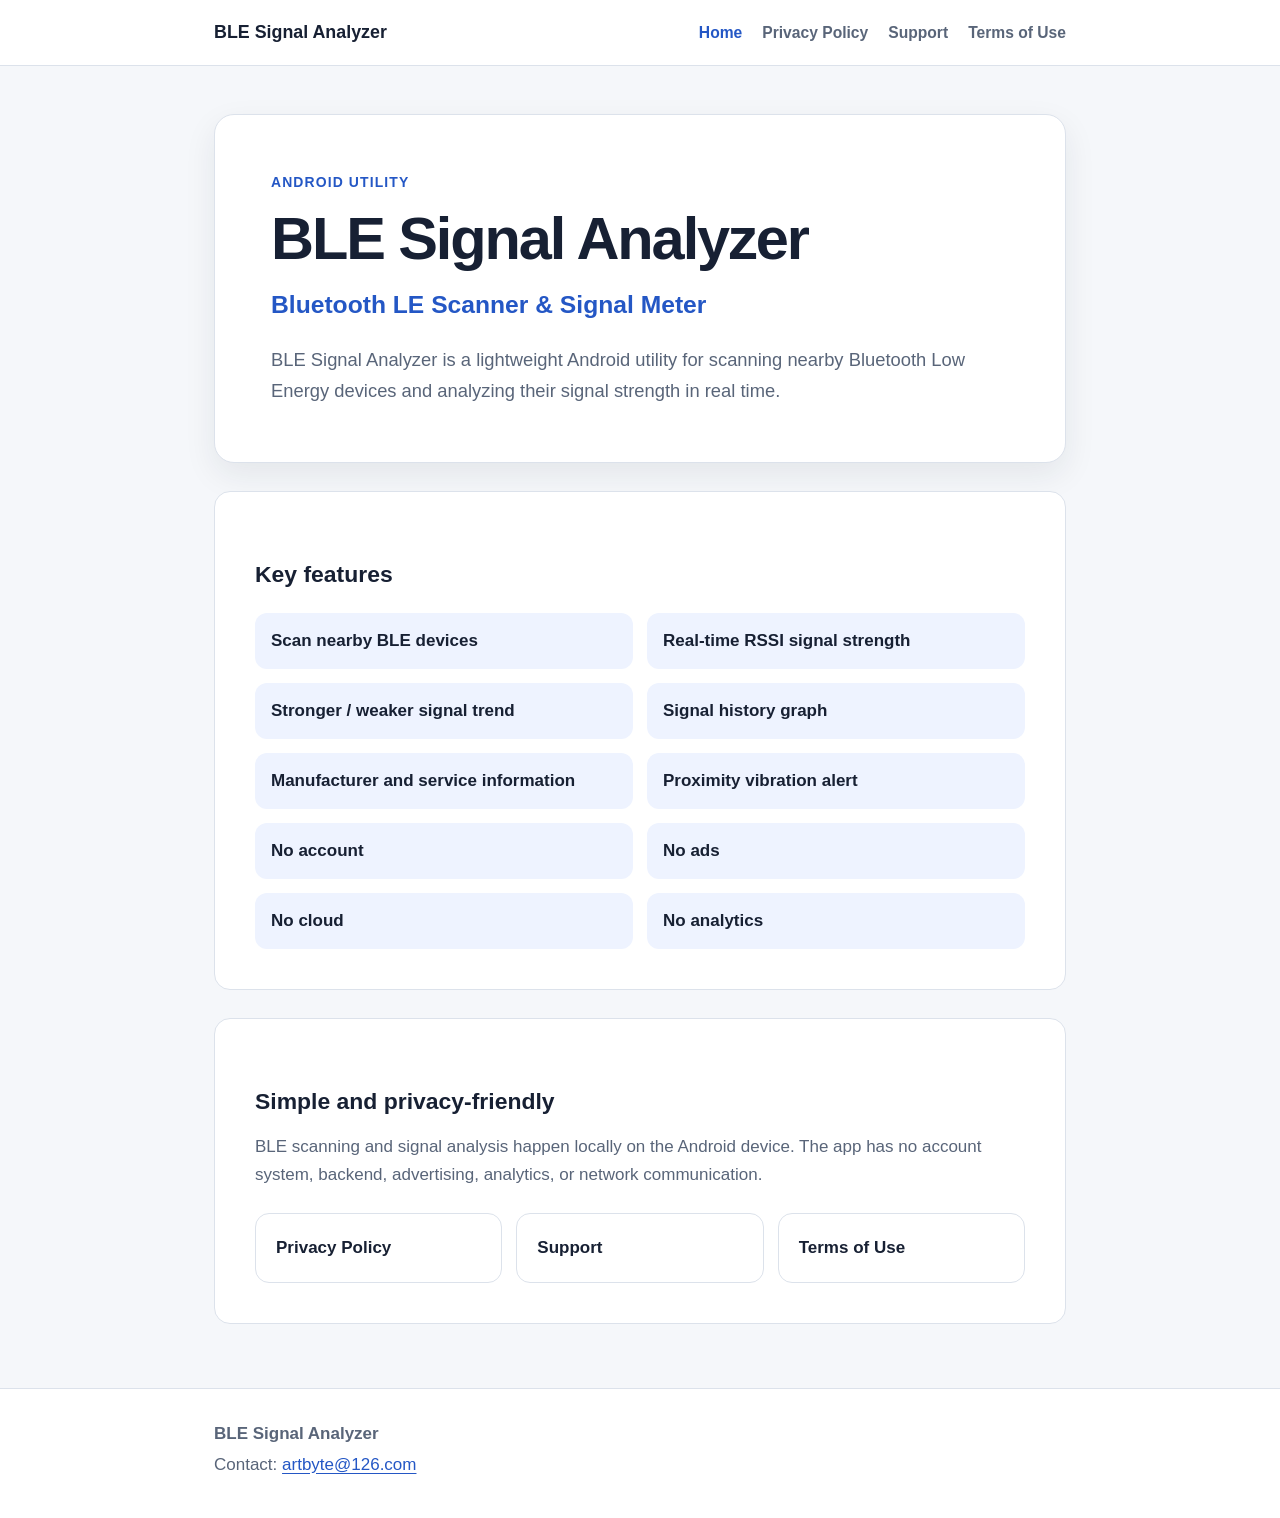
==== docs/index.html @ e623feec "Add public GitHub Pages for Play Store release" ====
<!doctype html>
<html lang="en">
<head>
    <meta charset="utf-8">
    <meta name="viewport" content="width=device-width, initial-scale=1">
    <meta name="description" content="BLE Signal Analyzer is a local Android utility for scanning nearby Bluetooth Low Energy devices and analyzing relative RSSI changes.">
    <title>BLE Signal Analyzer</title>
    <link rel="stylesheet" href="style.css">
</head>
<body>
    <header class="site-header">
        <div class="nav-wrap">
            <a class="brand" href="index.html">BLE Signal Analyzer</a>
            <nav class="site-nav" aria-label="Primary navigation">
                <a href="index.html" aria-current="page">Home</a>
                <a href="privacy.html">Privacy Policy</a>
                <a href="support.html">Support</a>
                <a href="terms.html">Terms of Use</a>
            </nav>
        </div>
    </header>

    <main>
        <section class="hero">
            <p class="eyebrow">Android utility</p>
            <h1>BLE Signal Analyzer</h1>
            <p class="subtitle">Bluetooth LE Scanner &amp; Signal Meter</p>
            <p class="lead">BLE Signal Analyzer is a lightweight Android utility for scanning nearby Bluetooth Low Energy devices and analyzing their signal strength in real time.</p>
        </section>

        <section class="content-card" aria-labelledby="features-title">
            <h2 id="features-title">Key features</h2>
            <ul class="feature-grid">
                <li>Scan nearby BLE devices</li>
                <li>Real-time RSSI signal strength</li>
                <li>Stronger / weaker signal trend</li>
                <li>Signal history graph</li>
                <li>Manufacturer and service information</li>
                <li>Proximity vibration alert</li>
                <li>No account</li>
                <li>No ads</li>
                <li>No cloud</li>
                <li>No analytics</li>
            </ul>
        </section>

        <section class="content-card" aria-labelledby="privacy-title">
            <h2 id="privacy-title">Simple and privacy-friendly</h2>
            <p>BLE scanning and signal analysis happen locally on the Android device. The app has no account system, backend, advertising, analytics, or network communication.</p>
            <div class="page-links">
                <a class="page-link" href="privacy.html">Privacy Policy</a>
                <a class="page-link" href="support.html">Support</a>
                <a class="page-link" href="terms.html">Terms of Use</a>
            </div>
        </section>
    </main>

    <footer class="site-footer">
        <div class="footer-wrap">
            <p><strong>BLE Signal Analyzer</strong></p>
            <p>Contact: <a href="mailto:artbyte@126.com">artbyte@126.com</a></p>
        </div>
    </footer>
</body>
</html>
---- docs/style.css ----
:root {
    color-scheme: light;
    --background: #f5f7fa;
    --surface: #ffffff;
    --text: #172033;
    --muted: #596579;
    --primary: #2457c5;
    --primary-dark: #173c91;
    --border: #dce2eb;
    --soft: #eef3ff;
    --shadow: 0 12px 32px rgba(23, 32, 51, 0.08);
}

* {
    box-sizing: border-box;
}

html {
    background: var(--background);
    color: var(--text);
    font-family: -apple-system, BlinkMacSystemFont, "Segoe UI", Roboto, Helvetica, Arial, sans-serif;
    font-size: 17px;
    line-height: 1.65;
}

body {
    margin: 0;
}

a {
    color: var(--primary);
    text-underline-offset: 0.18em;
}

a:hover {
    color: var(--primary-dark);
}

a:focus-visible {
    border-radius: 4px;
    outline: 3px solid rgba(36, 87, 197, 0.3);
    outline-offset: 3px;
}

.site-header {
    background: var(--surface);
    border-bottom: 1px solid var(--border);
}

.nav-wrap {
    align-items: center;
    display: flex;
    gap: 24px;
    justify-content: space-between;
    margin: 0 auto;
    max-width: 900px;
    padding: 18px 24px;
}

.brand {
    color: var(--text);
    font-size: 1.05rem;
    font-weight: 700;
    text-decoration: none;
}

.site-nav {
    display: flex;
    flex-wrap: wrap;
    gap: 10px 20px;
}

.site-nav a {
    color: var(--muted);
    font-size: 0.92rem;
    font-weight: 600;
    text-decoration: none;
}

.site-nav a[aria-current="page"] {
    color: var(--primary);
}

main {
    margin: 0 auto;
    max-width: 900px;
    padding: 48px 24px 64px;
}

.hero {
    background: var(--surface);
    border: 1px solid var(--border);
    border-radius: 20px;
    box-shadow: var(--shadow);
    padding: clamp(28px, 6vw, 56px);
}

.eyebrow {
    color: var(--primary);
    font-size: 0.82rem;
    font-weight: 700;
    letter-spacing: 0.08em;
    margin: 0 0 8px;
    text-transform: uppercase;
}

h1,
h2,
h3 {
    line-height: 1.25;
}

h1 {
    font-size: clamp(2rem, 7vw, 3.5rem);
    letter-spacing: -0.035em;
    margin: 0;
}

.subtitle {
    color: var(--primary);
    font-size: clamp(1.15rem, 3vw, 1.45rem);
    font-weight: 650;
    margin: 8px 0 20px;
}

.lead {
    color: var(--muted);
    font-size: 1.08rem;
    margin: 0;
    max-width: 720px;
}

.content-card {
    background: var(--surface);
    border: 1px solid var(--border);
    border-radius: 16px;
    margin-top: 28px;
    padding: clamp(24px, 5vw, 40px);
}

.content-card h1 {
    font-size: clamp(1.9rem, 5vw, 2.7rem);
    margin-bottom: 8px;
}

.content-card h2 {
    font-size: 1.35rem;
    margin: 36px 0 10px;
}

.content-card h2:first-of-type {
    margin-top: 28px;
}

.content-card p,
.content-card li {
    color: var(--muted);
}

.content-card strong {
    color: var(--text);
}

.meta {
    color: var(--muted);
    font-size: 0.9rem;
    margin-top: 0;
}

.feature-grid {
    display: grid;
    gap: 14px;
    grid-template-columns: repeat(2, minmax(0, 1fr));
    list-style: none;
    margin: 24px 0 0;
    padding: 0;
}

.feature-grid li {
    background: var(--soft);
    border-radius: 12px;
    color: var(--text);
    font-weight: 600;
    padding: 14px 16px;
}

.page-links {
    display: grid;
    gap: 14px;
    grid-template-columns: repeat(3, minmax(0, 1fr));
    margin-top: 24px;
}

.page-link {
    background: var(--surface);
    border: 1px solid var(--border);
    border-radius: 14px;
    color: var(--text);
    display: block;
    font-weight: 700;
    padding: 20px;
    text-decoration: none;
}

.page-link:hover {
    border-color: var(--primary);
    color: var(--primary);
}

.notice {
    background: var(--soft);
    border-left: 4px solid var(--primary);
    border-radius: 8px;
    color: var(--text);
    padding: 16px 18px;
}

.site-footer {
    background: var(--surface);
    border-top: 1px solid var(--border);
}

.footer-wrap {
    color: var(--muted);
    margin: 0 auto;
    max-width: 900px;
    padding: 28px 24px 36px;
}

.footer-wrap p {
    margin: 3px 0;
}

@media (max-width: 680px) {
    .nav-wrap {
        align-items: flex-start;
        flex-direction: column;
        gap: 12px;
    }

    .site-nav {
        gap: 8px 16px;
    }

    main {
        padding-top: 28px;
    }

    .feature-grid,
    .page-links {
        grid-template-columns: 1fr;
    }
}
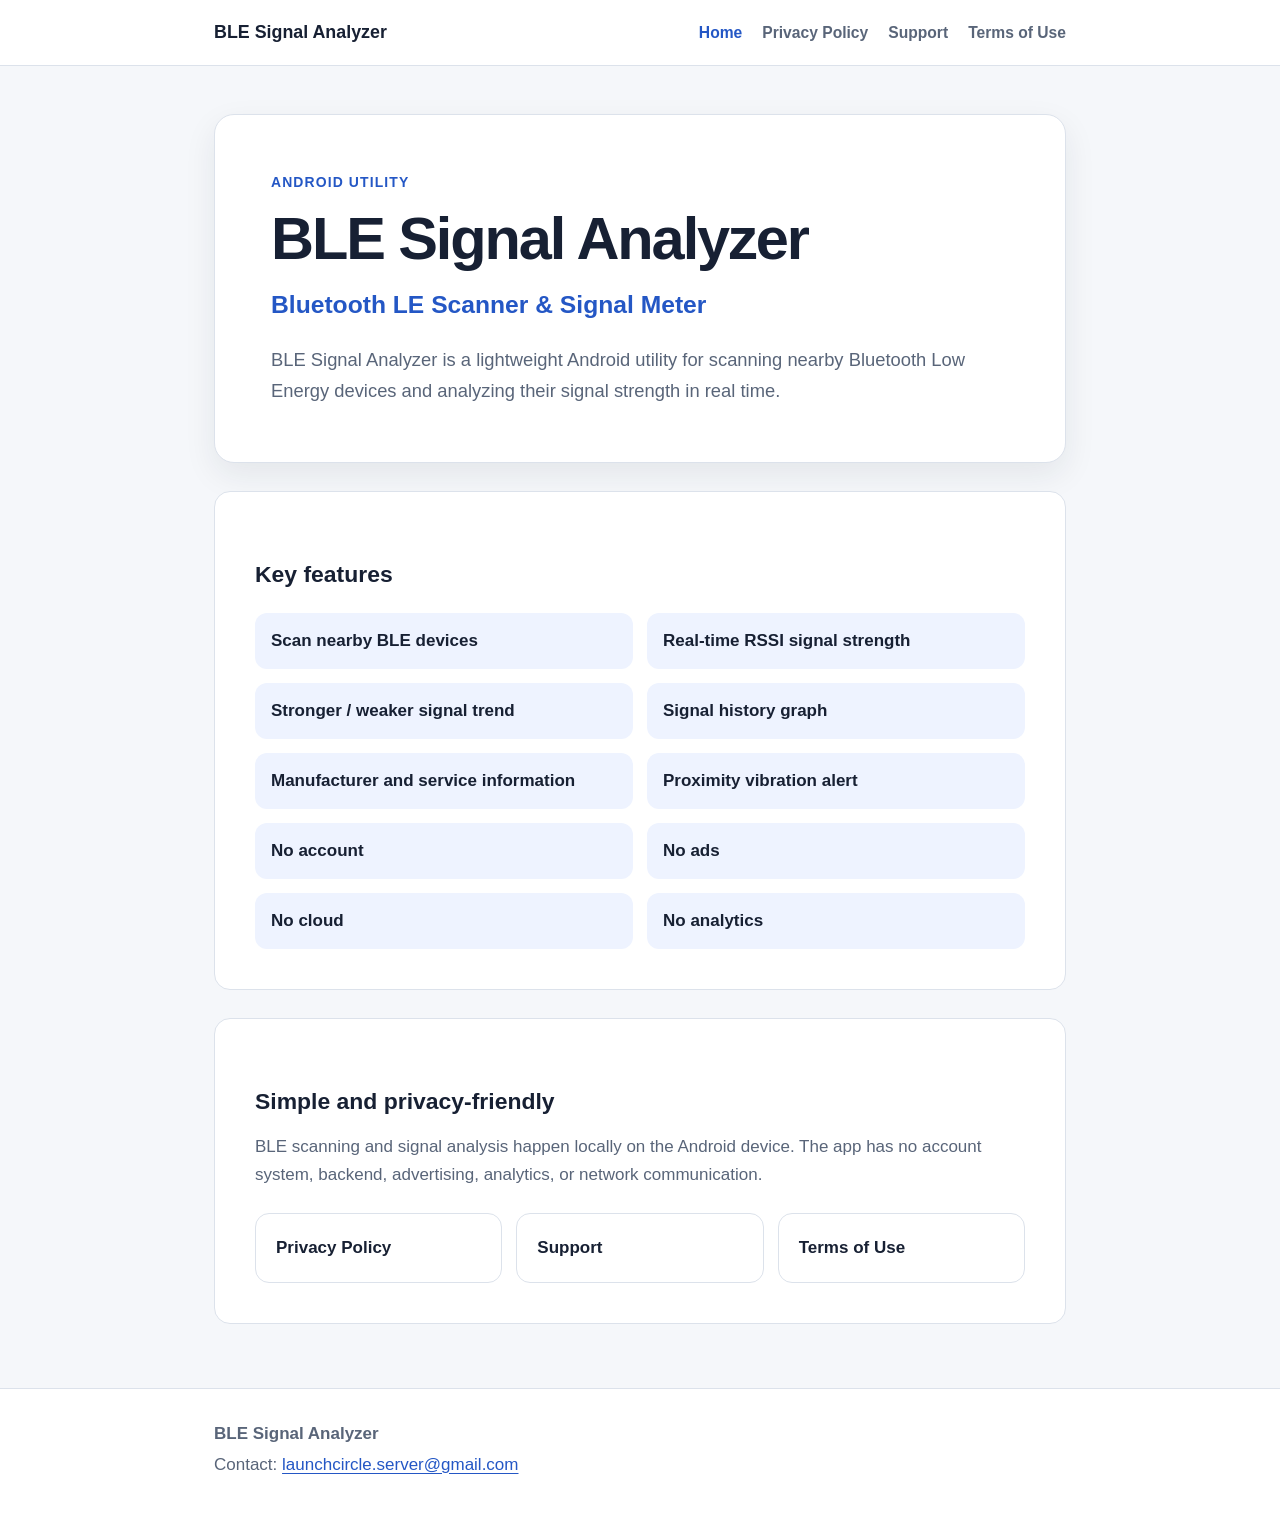
==== commit 0a6f53cc: "chore: preserve local source before reconciliation" ====
--- a/docs/index.html
+++ b/docs/index.html
@@ -58,7 +58,7 @@
     <footer class="site-footer">
         <div class="footer-wrap">
             <p><strong>BLE Signal Analyzer</strong></p>
-            <p>Contact: <a href="mailto:artbyte@126.com">artbyte@126.com</a></p>
+            <p>Contact: <a href="mailto:launchcircle.server@gmail.com">launchcircle.server@gmail.com</a></p>
         </div>
     </footer>
 </body>
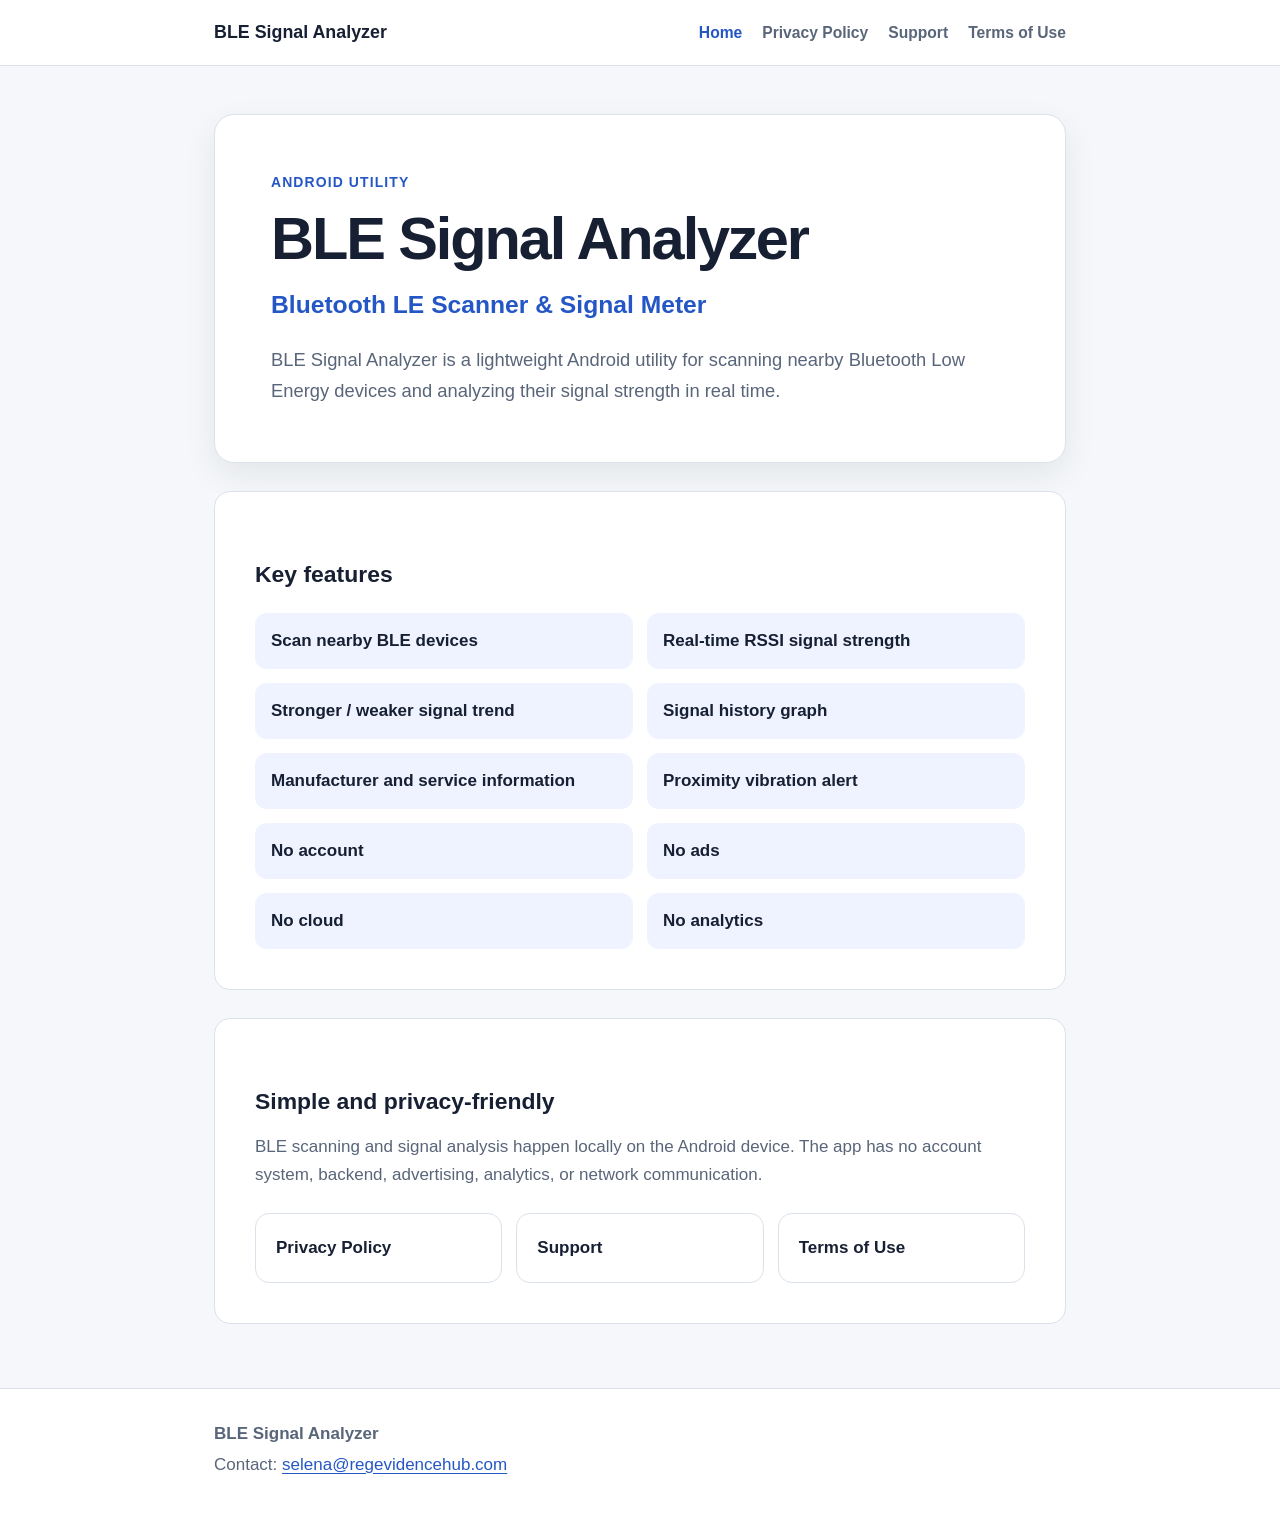
==== commit 6a81332a: "Update BLE Analyzer support contact" ====
--- a/docs/index.html
+++ b/docs/index.html
@@ -58,7 +58,7 @@
     <footer class="site-footer">
         <div class="footer-wrap">
             <p><strong>BLE Signal Analyzer</strong></p>
-            <p>Contact: <a href="mailto:launchcircle.server@gmail.com">launchcircle.server@gmail.com</a></p>
+            <p>Contact: <a href="mailto:selena@regevidencehub.com">selena@regevidencehub.com</a></p>
         </div>
     </footer>
 </body>
